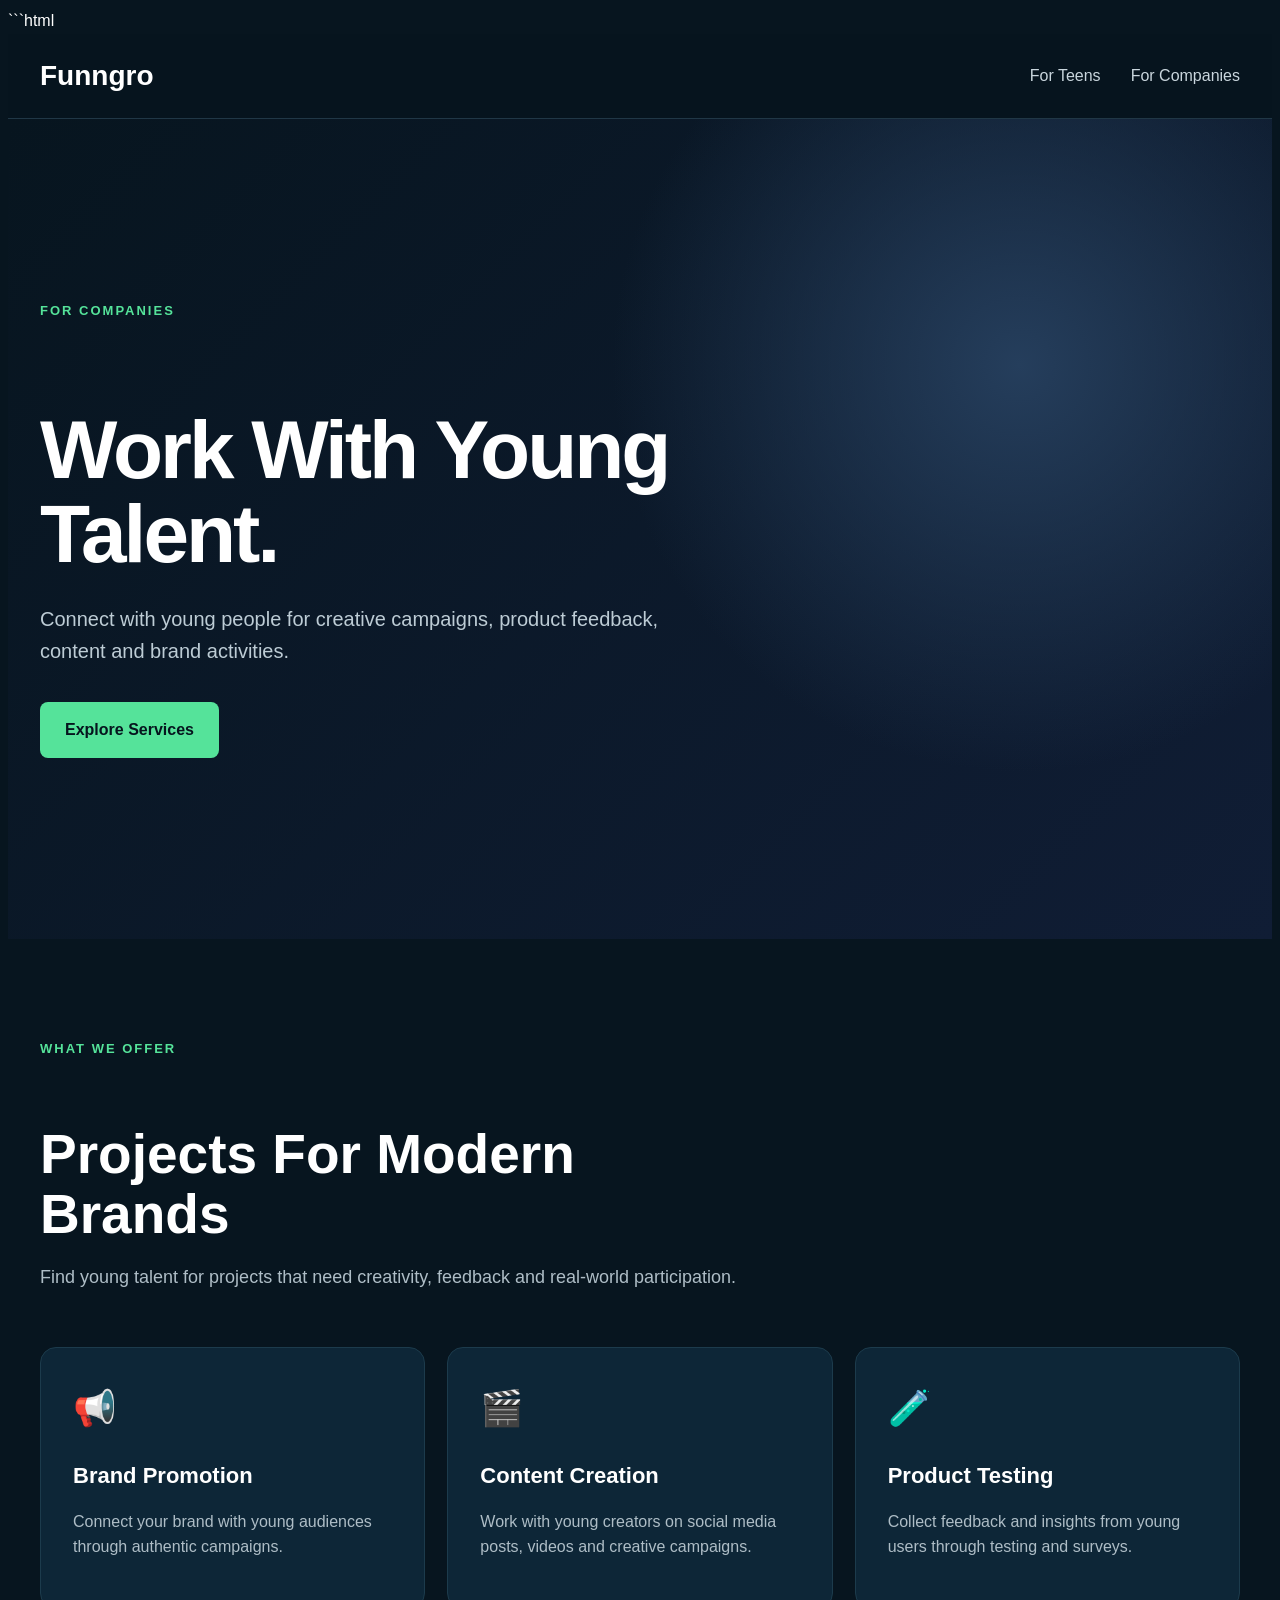
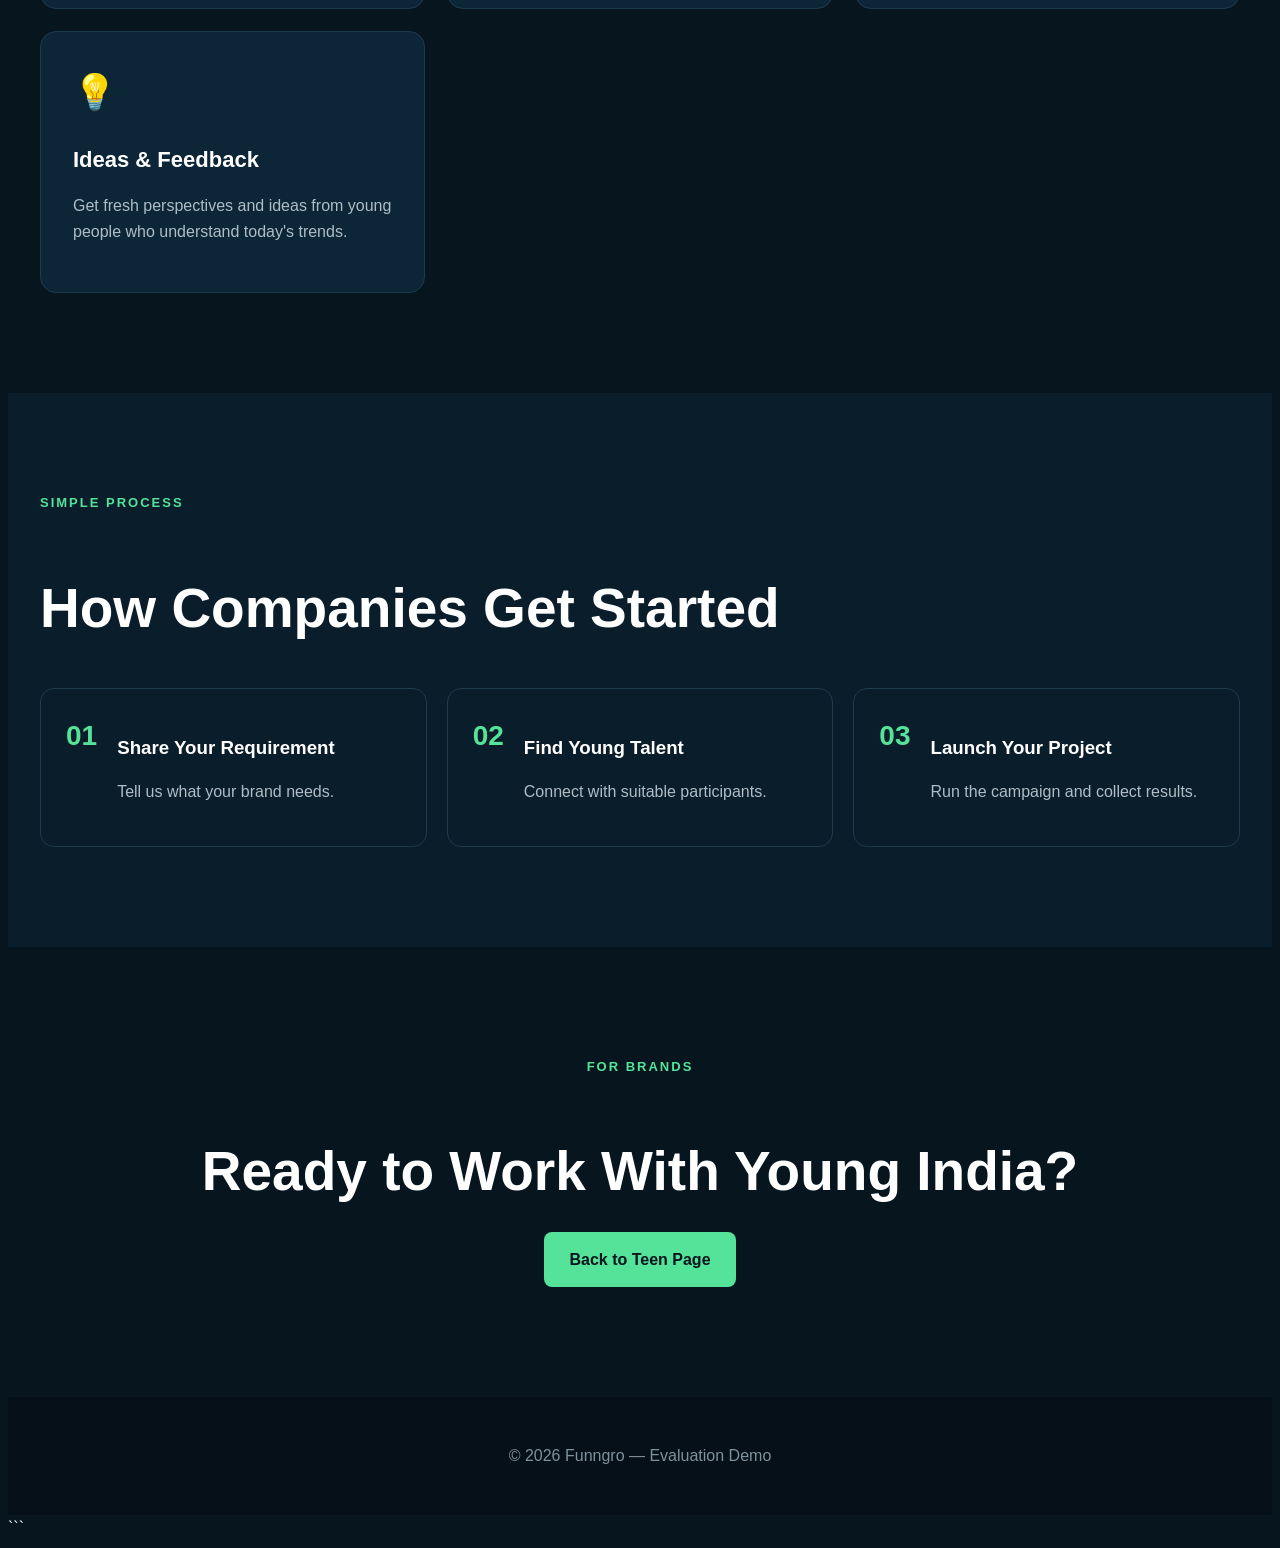
==== company.html @ 21f490b9 "Add files via upload" ====
```html
<!DOCTYPE html>
<html lang="en">
<head>
    <meta charset="UTF-8">
    <meta name="viewport" content="width=device-width, initial-scale=1.0">

    <title>Funngro for Companies | Connect With Young Talent</title>

    <meta name="description"
        content="Connect with young talent for brand promotion, content, surveys, testing and creative projects.">

    <link rel="stylesheet" href="style.css">
</head>

<body>

<header>
    <nav class="navbar">
        <a class="logo" href="index.html">Funngro</a>

        <div class="nav-links">
            <a href="index.html">For Teens</a>
            <a href="company.html">For Companies</a>
        </div>
    </nav>
</header>

<main>

<section class="hero company-hero">
    <div class="hero-content">
        <span class="eyebrow">FOR COMPANIES</span>

        <h1>Work With Young Talent.</h1>

        <p>
            Connect with young people for creative campaigns,
            product feedback, content and brand activities.
        </p>

        <a class="button" href="#services">Explore Services</a>
    </div>
</section>

<section class="section" id="services">

    <div class="section-heading">
        <span class="eyebrow">WHAT WE OFFER</span>
        <h2>Projects For Modern Brands</h2>
        <p>
            Find young talent for projects that need creativity,
            feedback and real-world participation.
        </p>
    </div>

    <div class="cards">

        <article class="card">
            <div class="icon">📢</div>
            <h3>Brand Promotion</h3>
            <p>
                Connect your brand with young audiences
                through authentic campaigns.
            </p>
        </article>

        <article class="card">
            <div class="icon">🎬</div>
            <h3>Content Creation</h3>
            <p>
                Work with young creators on social media
                posts, videos and creative campaigns.
            </p>
        </article>

        <article class="card">
            <div class="icon">🧪</div>
            <h3>Product Testing</h3>
            <p>
                Collect feedback and insights from young
                users through testing and surveys.
            </p>
        </article>

        <article class="card">
            <div class="icon">💡</div>
            <h3>Ideas & Feedback</h3>
            <p>
                Get fresh perspectives and ideas from
                young people who understand today's trends.
            </p>
        </article>

    </div>
</section>

<section class="process-section">

    <div class="section-heading">
        <span class="eyebrow">SIMPLE PROCESS</span>
        <h2>How Companies Get Started</h2>
    </div>

    <div class="steps">

        <div class="step">
            <span>01</span>
            <div>
                <h3>Share Your Requirement</h3>
                <p>Tell us what your brand needs.</p>
            </div>
        </div>

        <div class="step">
            <span>02</span>
            <div>
                <h3>Find Young Talent</h3>
                <p>Connect with suitable participants.</p>
            </div>
        </div>

        <div class="step">
            <span>03</span>
            <div>
                <h3>Launch Your Project</h3>
                <p>Run the campaign and collect results.</p>
            </div>
        </div>

    </div>

</section>

<section class="cta">
    <span class="eyebrow">FOR BRANDS</span>
    <h2>Ready to Work With Young India?</h2>
    <a class="button" href="index.html">Back to Teen Page</a>
</section>

</main>

<footer>
    <p>© 2026 Funngro — Evaluation Demo</p>
</footer>

</body>
</html>
```
---- style.css ----
```css
* {
    margin: 0;
    padding: 0;
    box-sizing: border-box;
}

html {
    scroll-behavior: smooth;
}

body {
    font-family: Arial, Helvetica, sans-serif;
    background: #07151f;
    color: #ffffff;
    line-height: 1.6;
}

a {
    text-decoration: none;
    color: inherit;
}

/* NAVBAR */

header {
    position: sticky;
    top: 0;
    z-index: 100;
    background: rgba(7, 21, 31, 0.95);
    border-bottom: 1px solid #203746;
}

.navbar {
    max-width: 1200px;
    margin: auto;
    padding: 20px 25px;

    display: flex;
    justify-content: space-between;
    align-items: center;
}

.logo {
    font-size: 28px;
    font-weight: 800;
}

.nav-links {
    display: flex;
    gap: 30px;
}

.nav-links a {
    color: #c9d6dd;
    transition: 0.2s;
}

.nav-links a:hover {
    color: #55e39a;
}

/* HERO */

.hero {
    min-height: 620px;
    padding: 100px 25px;

    display: flex;
    align-items: center;

    background:
        radial-gradient(circle at 80% 30%, #174a47 0, transparent 35%),
        linear-gradient(135deg, #07151f, #0b2737);
}

.hero-content {
    width: 1200px;
    max-width: 100%;
    margin: auto;
}

.eyebrow {
    display: inline-block;
    margin-bottom: 18px;

    color: #55e39a;
    font-size: 13px;
    font-weight: 800;
    letter-spacing: 2px;
}

.hero h1 {
    max-width: 760px;
    font-size: clamp(48px, 7vw, 82px);
    line-height: 1.02;
    letter-spacing: -3px;
    margin-bottom: 28px;
}

.hero p {
    max-width: 650px;
    color: #bdccd5;
    font-size: 20px;
    margin-bottom: 35px;
}

.company-hero {
    background:
        radial-gradient(circle at 80% 30%, #253e5c 0, transparent 35%),
        linear-gradient(135deg, #07151f, #101d35);
}

/* BUTTON */

.button {
    display: inline-block;
    padding: 15px 25px;

    background: #55e39a;
    color: #06151e;

    border-radius: 8px;
    font-weight: 800;

    transition: transform 0.2s;
}

.button:hover {
    transform: translateY(-2px);
}

/* SECTIONS */

.section {
    max-width: 1200px;
    margin: auto;
    padding: 100px 25px;
}

.section-heading {
    max-width: 720px;
    margin-bottom: 55px;
}

.section-heading h2,
.cta h2 {
    font-size: clamp(34px, 5vw, 55px);
    line-height: 1.1;
    margin-bottom: 18px;
}

.section-heading p {
    color: #aebdc6;
    font-size: 18px;
}

/* CARDS */

.cards {
    display: grid;
    grid-template-columns: repeat(3, 1fr);
    gap: 22px;
}

.card {
    padding: 32px;

    background: #0d2637;
    border: 1px solid #1c3b4c;
    border-radius: 16px;

    transition: 0.25s;
}

.card:hover {
    transform: translateY(-5px);
    border-color: #55e39a;
}

.icon {
    font-size: 35px;
    margin-bottom: 22px;
}

.card h3 {
    font-size: 22px;
    margin-bottom: 12px;
}

.card p {
    color: #aebdc6;
}

/* PROCESS */

.process-section {
    background: #0a1d2a;
    padding: 100px 25px;
}

.process-section .section-heading {
    max-width: 1200px;
    margin: auto auto 50px;
}

.steps {
    max-width: 1200px;
    margin: auto;

    display: grid;
    grid-template-columns: repeat(3, 1fr);
    gap: 20px;
}

.step {
    display: flex;
    gap: 20px;

    padding: 25px;

    border: 1px solid #203b4b;
    border-radius: 14px;
}

.step > span {
    font-size: 28px;
    font-weight: 800;
    color: #55e39a;
}

.step h3 {
    margin-bottom: 8px;
}

.step p {
    color: #aebdc6;
}

/* CTA */

.cta {
    max-width: 900px;
    margin: auto;
    padding: 110px 25px;
    text-align: center;
}

.cta h2 {
    margin-bottom: 30px;
}

/* FOOTER */

footer {
    padding: 30px 20px;
    text-align: center;
    background: #061019;
    color: #7f919c;
}

/* MOBILE */

@media (max-width: 800px) {

    .navbar {
        flex-direction: column;
        gap: 15px;
    }

    .nav-links {
        gap: 18px;
        font-size: 14px;
    }

    .hero {
        min-height: 520px;
        padding-top: 70px;
    }

    .hero h1 {
        letter-spacing: -2px;
    }

    .cards {
        grid-template-columns: 1fr;
    }

    .steps {
        grid-template-columns: 1fr;
    }

    .section,
    .process-section {
        padding-top: 70px;
        padding-bottom: 70px;
    }
}
```
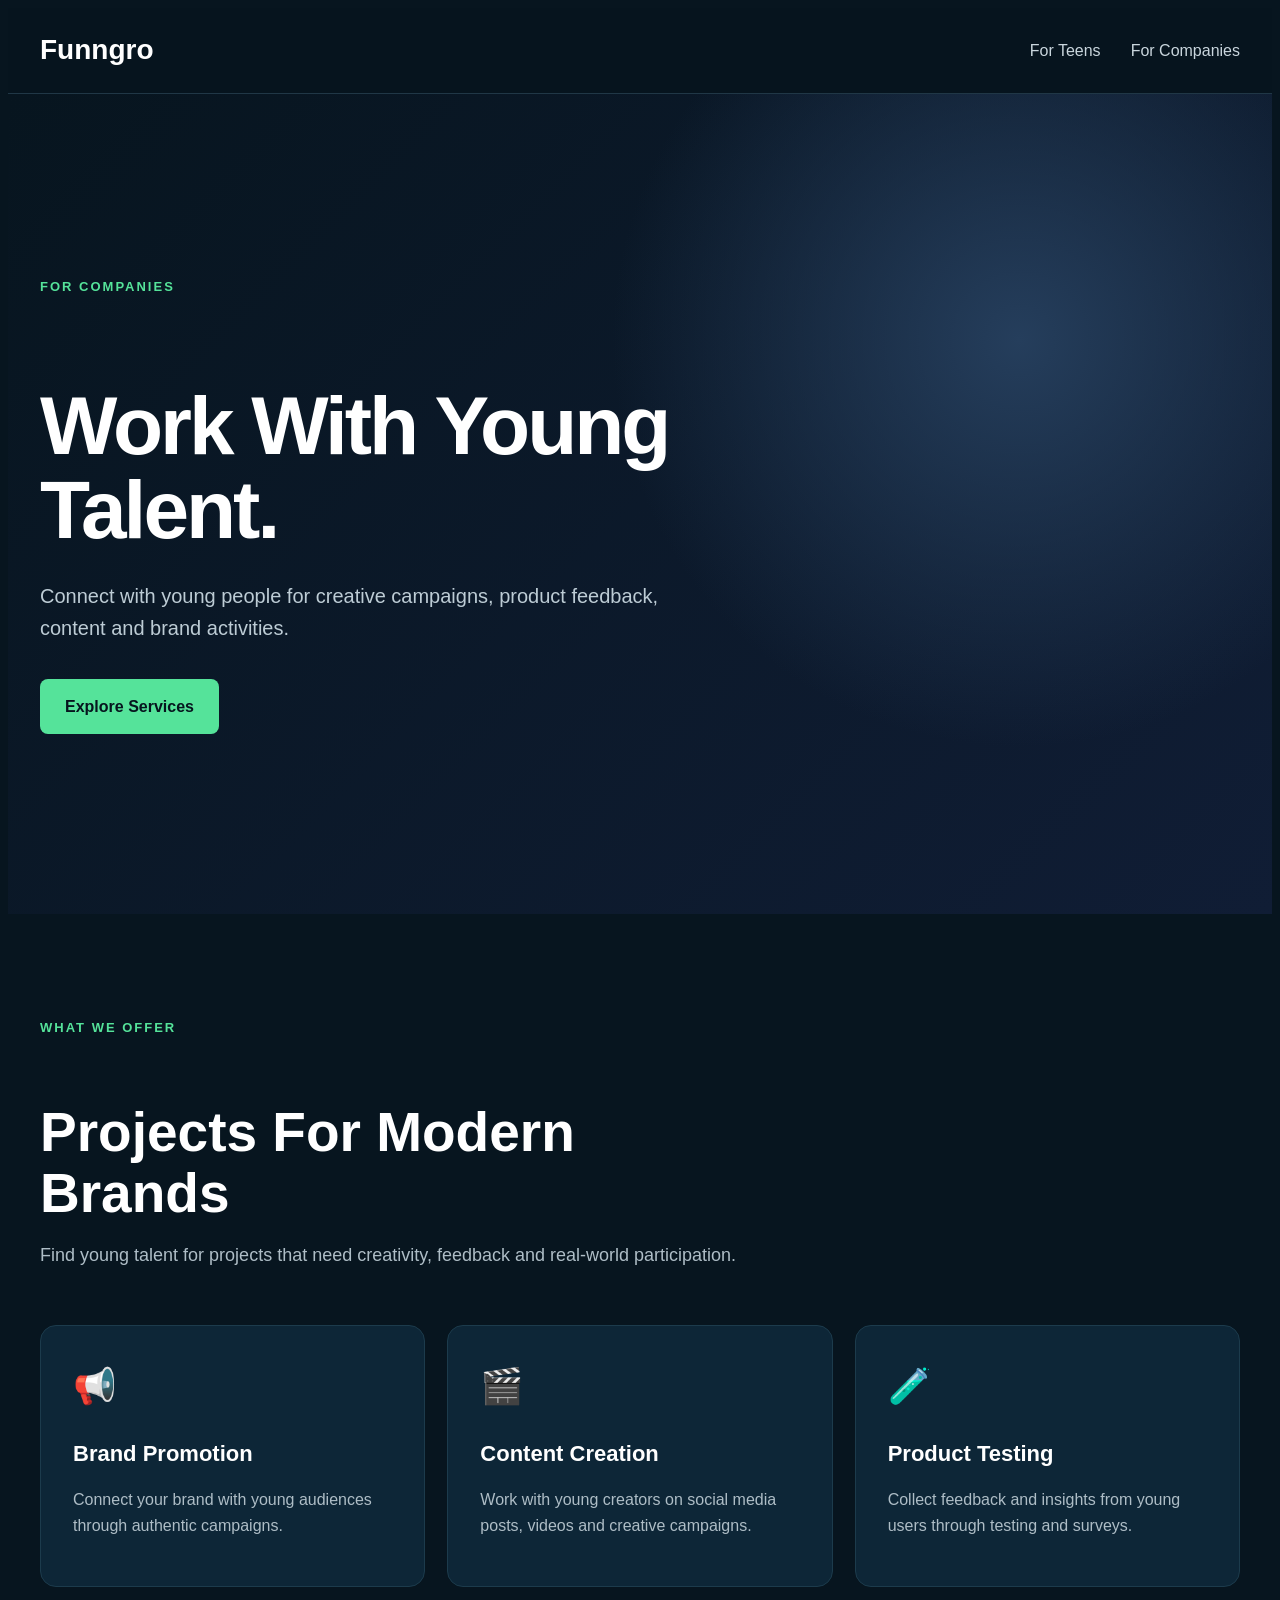
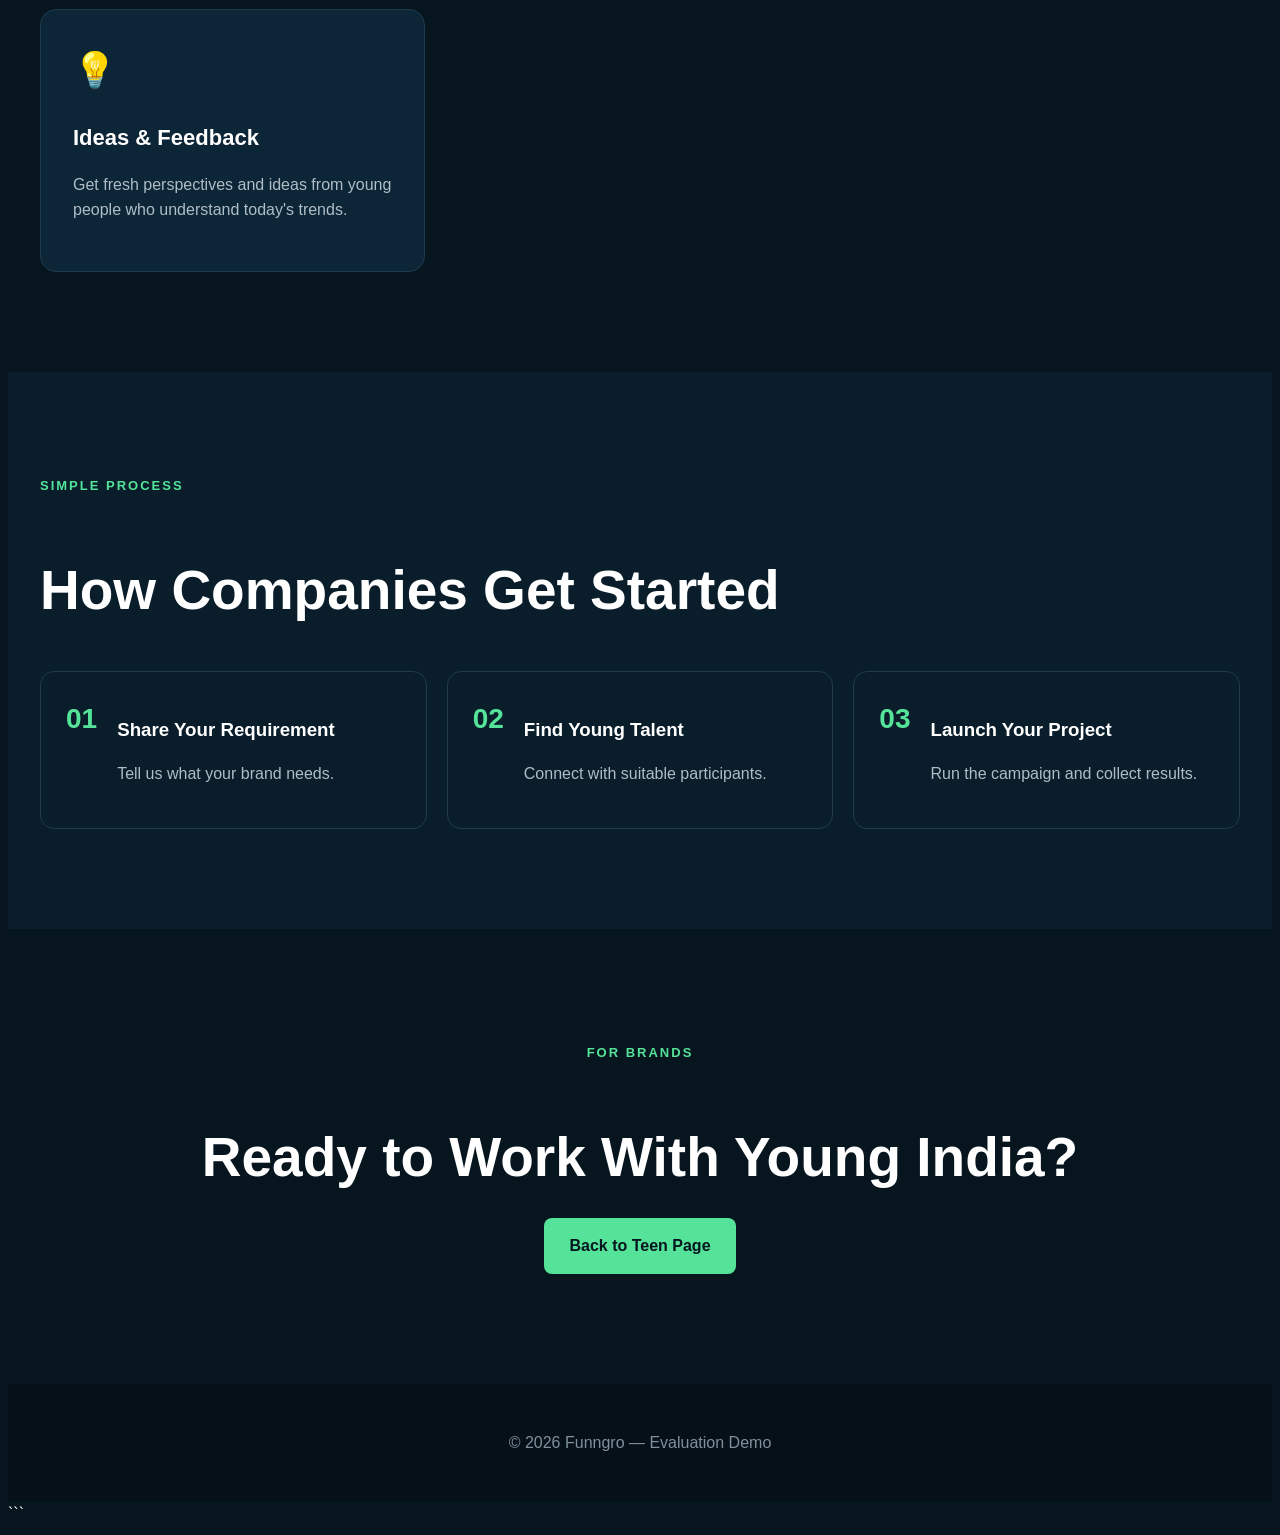
==== commit 21250848: "Update company.html" ====
--- a/company.html
+++ b/company.html
@@ -1,4 +1,3 @@
-```html
 <!DOCTYPE html>
 <html lang="en">
 <head>
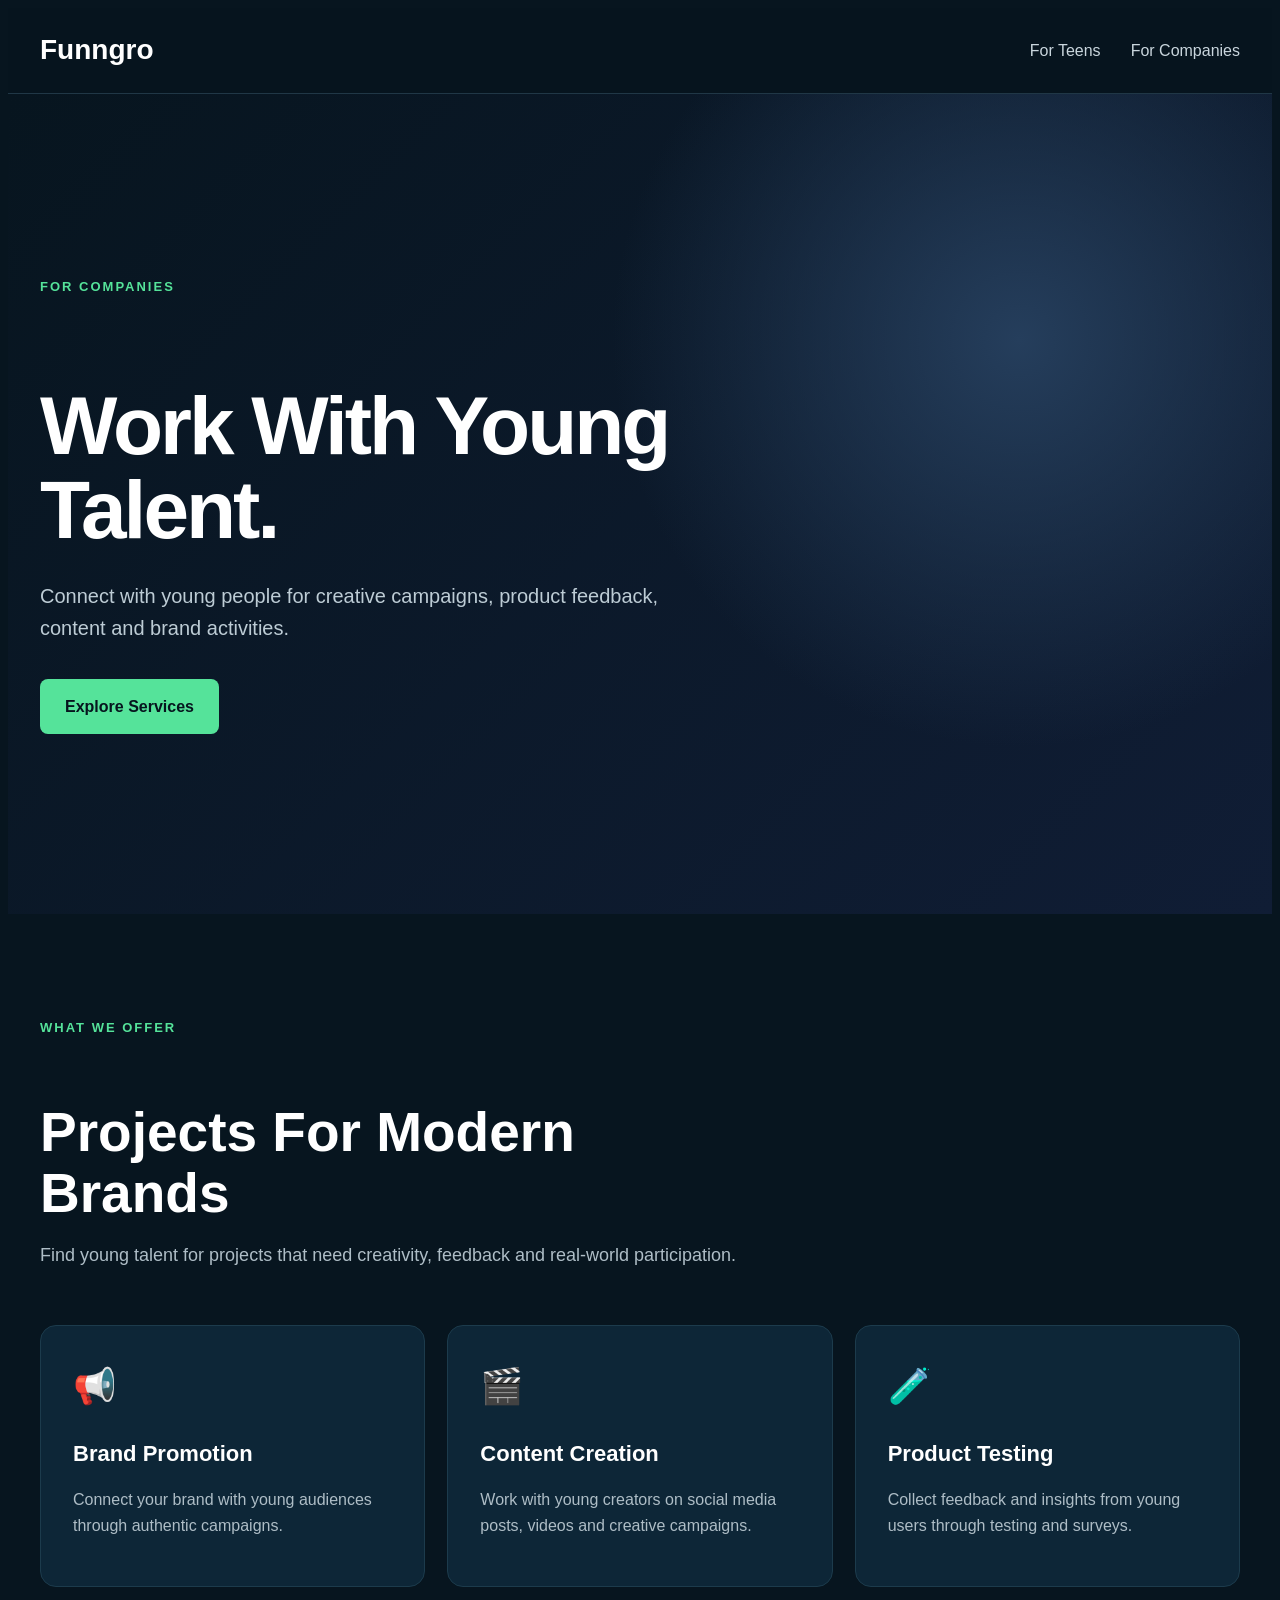
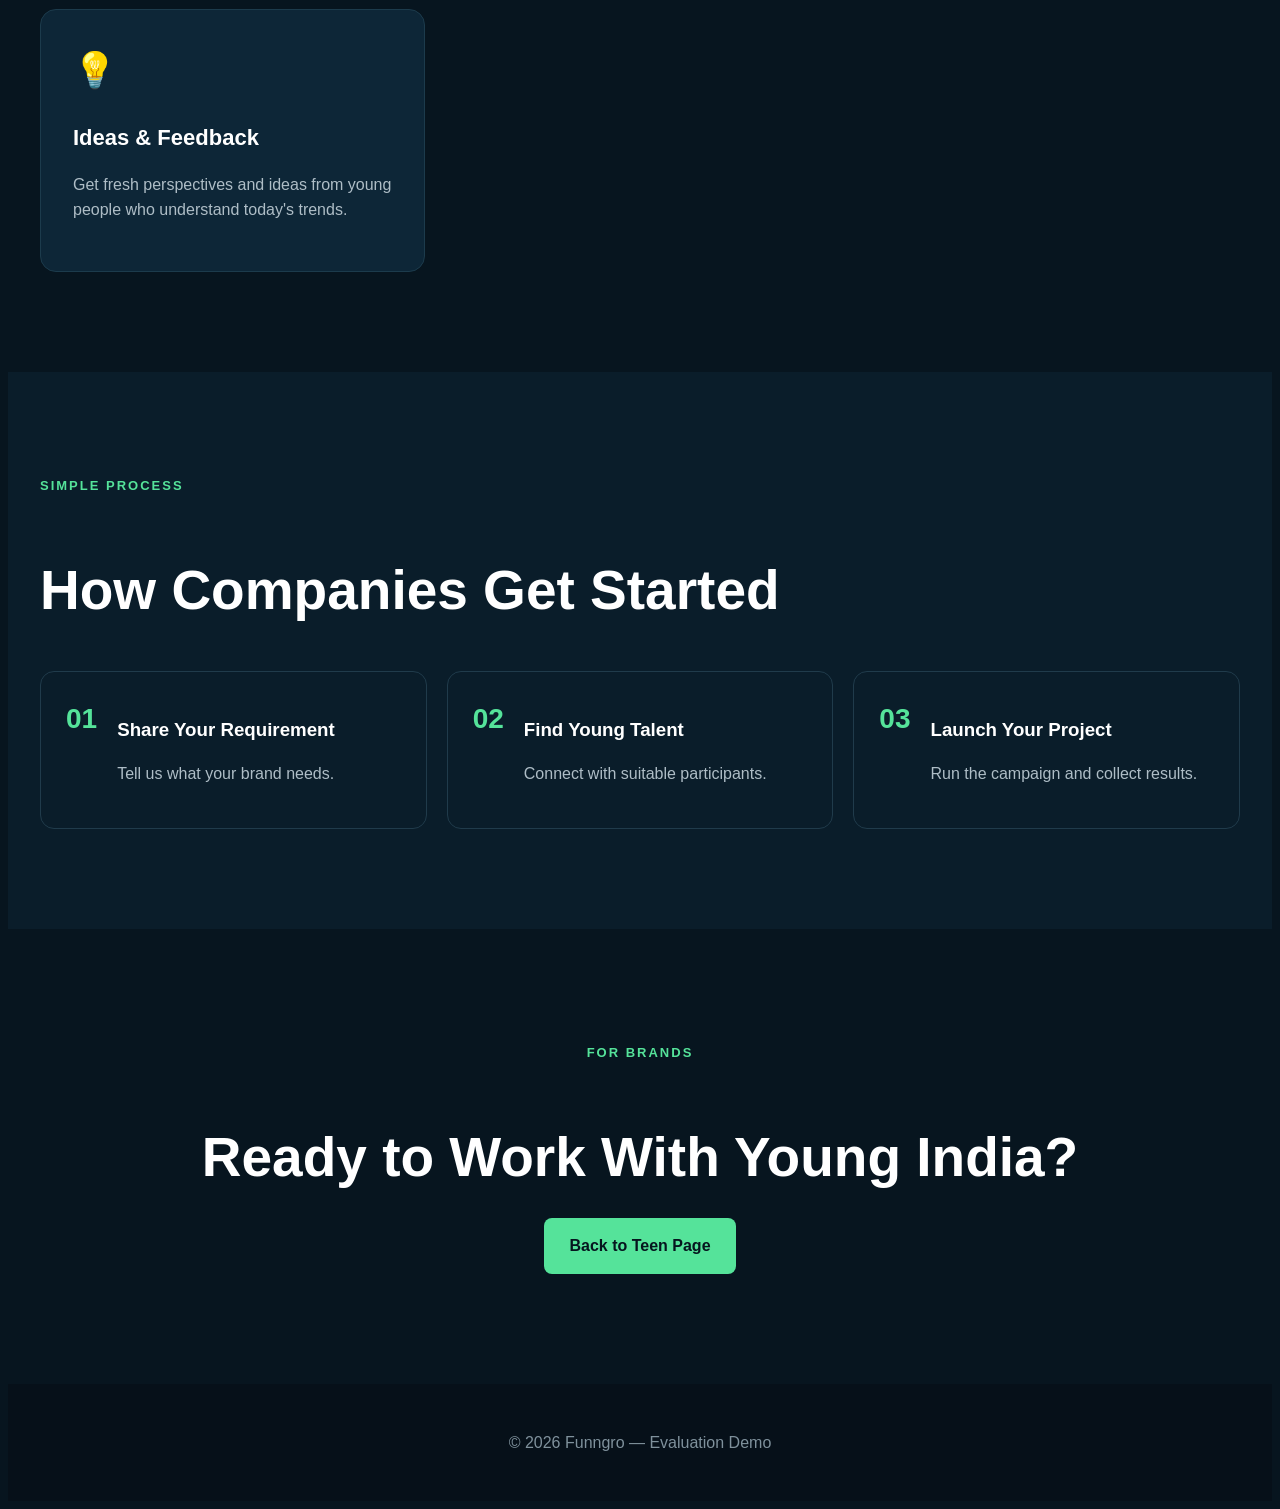
==== commit 2addce73: "Update company.html" ====
--- a/company.html
+++ b/company.html
@@ -145,4 +145,3 @@
 
 </body>
 </html>
-```
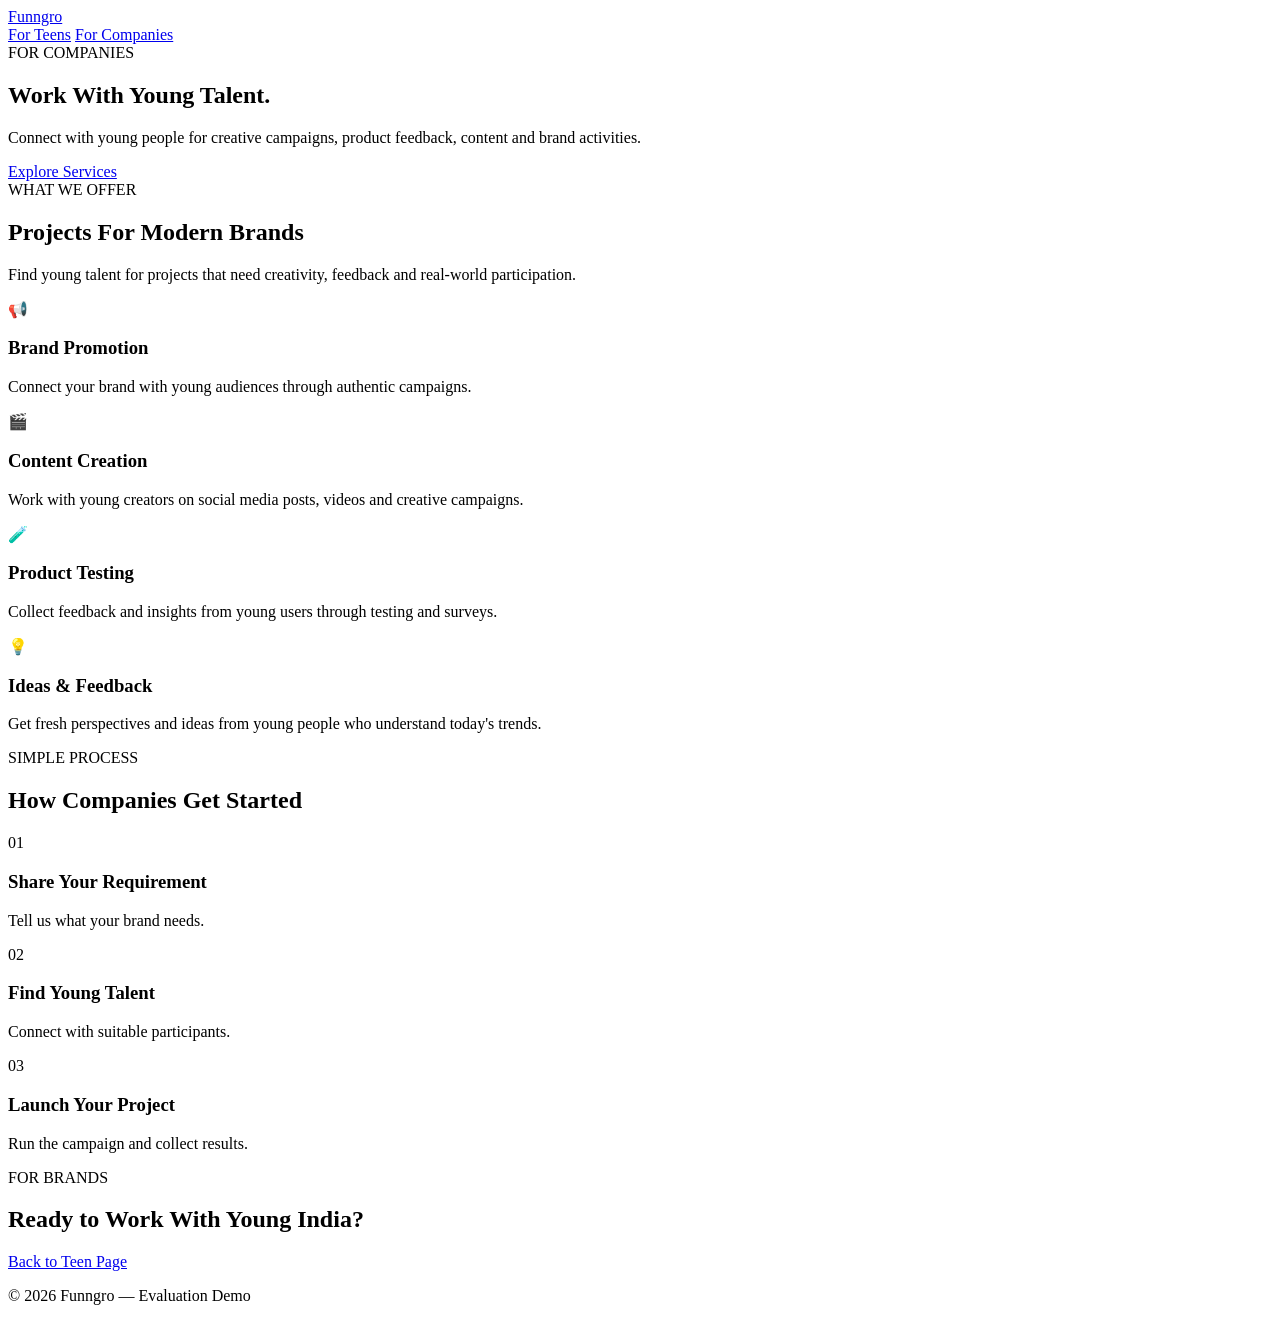
==== commit a1ad446c: "Update company.html" ====
--- a/company.html
+++ b/company.html
@@ -1,17 +1,19 @@
 <!DOCTYPE html>
 <html lang="en">
 <head>
-    <meta charset="UTF-8">
-    <meta name="viewport" content="width=device-width, initial-scale=1.0">
-
     <title>Funngro for Companies | Connect With Young Talent</title>
 
     <meta name="description"
-        content="Connect with young talent for brand promotion, content, surveys, testing and creative projects.">
+          content="Connect with young talent through Funngro. Discover opportunities for brand promotion, content creation, product testing and valuable feedback.">
 
-    <link rel="stylesheet" href="style.css">
-</head>
+    <meta name="keywords"
+          content="Funngro for companies, young talent, brand promotion, content creation, product testing">
 
+    <meta name="robots" content="index, follow">
+
+    <meta name="viewport" content="width=device-width, initial-scale=1.0">
+<head>
+    
 <body>
 
 <header>
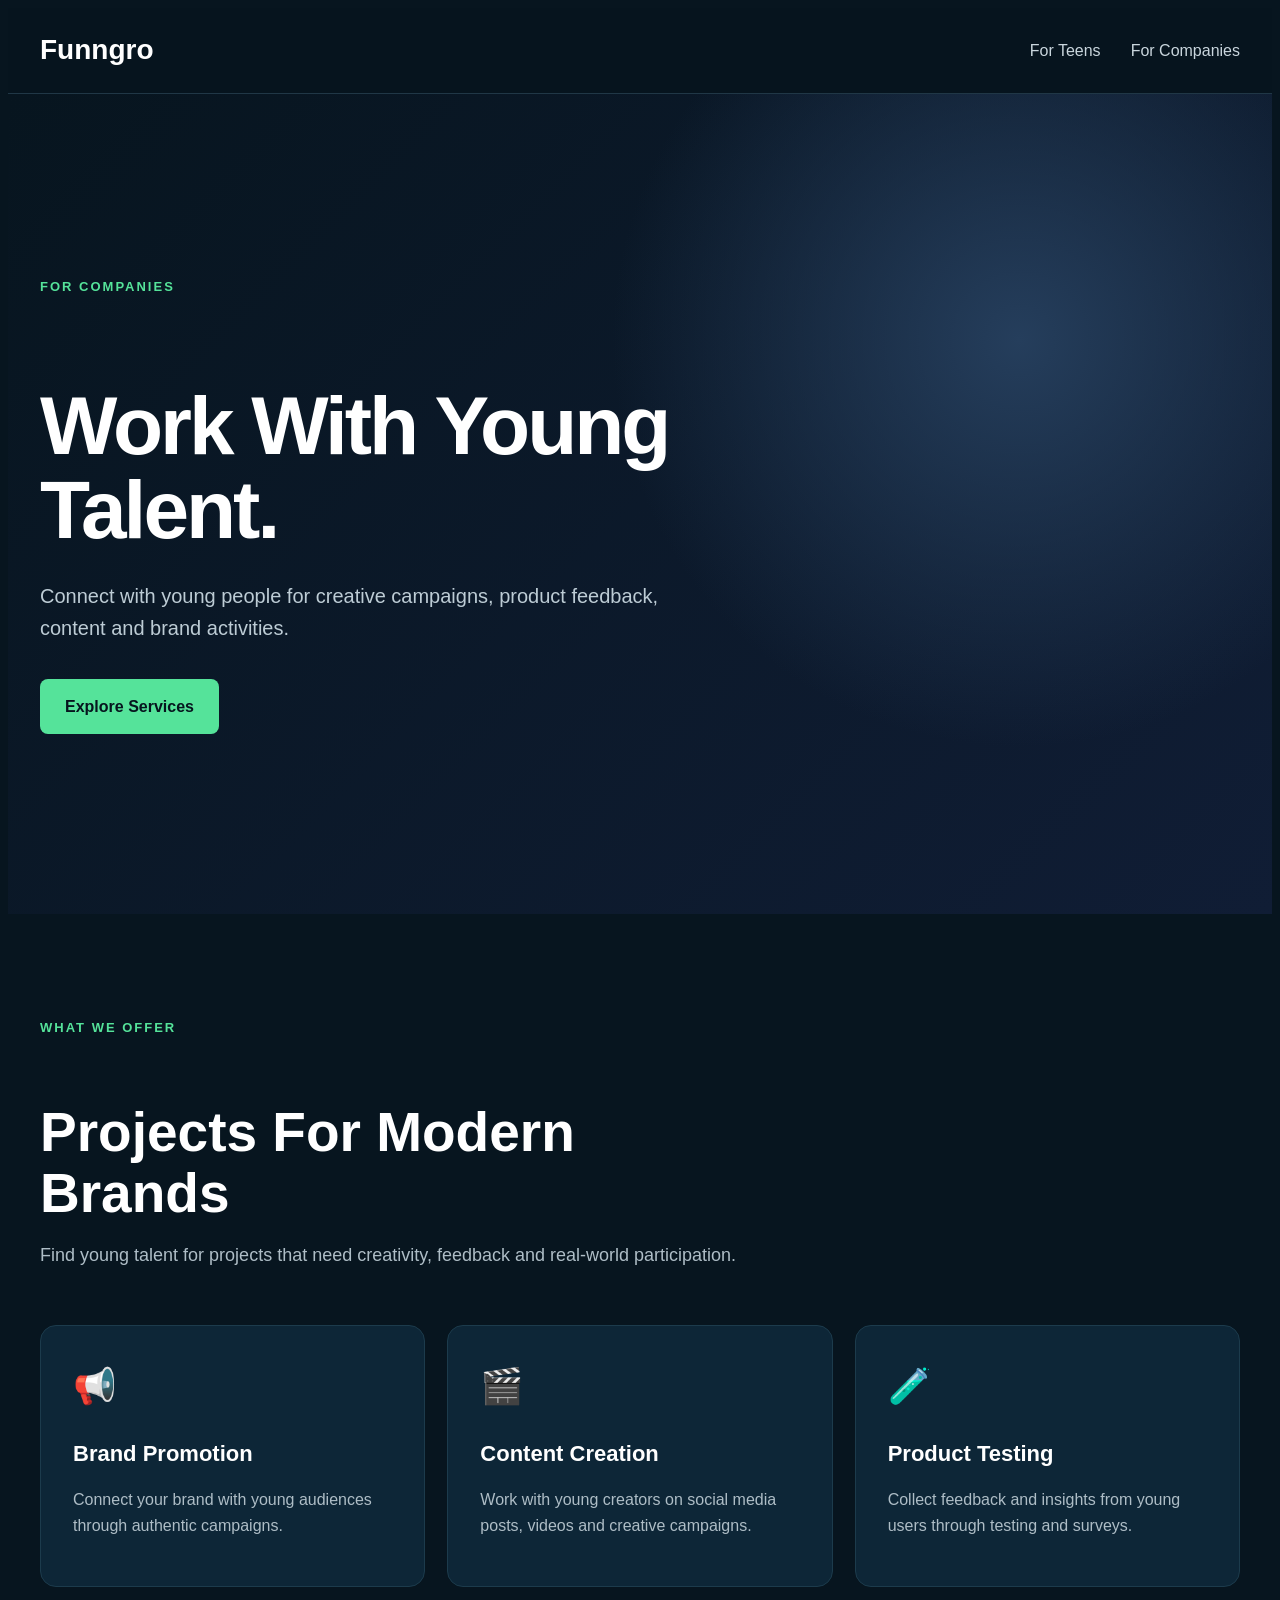
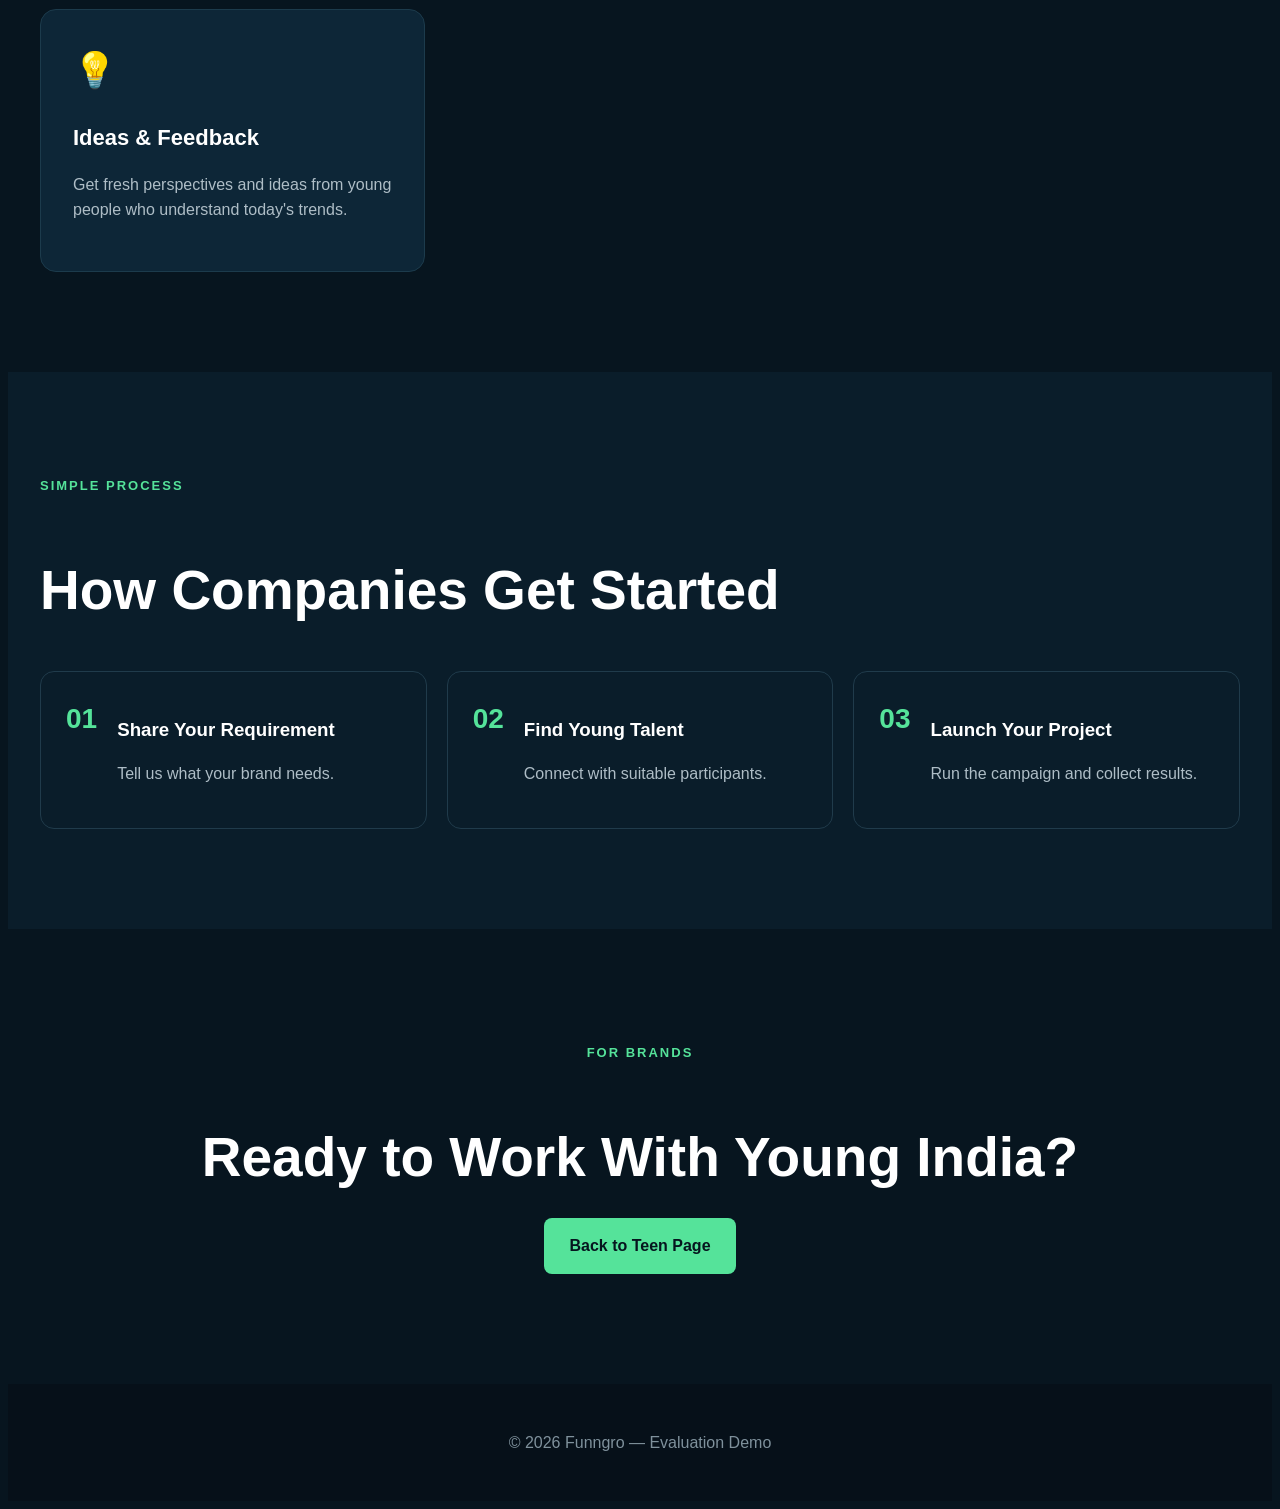
==== commit 7eedb6d0: "Update company.html" ====
--- a/company.html
+++ b/company.html
@@ -12,7 +12,9 @@
     <meta name="robots" content="index, follow">
 
     <meta name="viewport" content="width=device-width, initial-scale=1.0">
-<head>
+
+    <link rel="stylesheet" href="style.css">
+</head>
     
 <body>
 
--- a/style.css
+++ b/style.css
@@ -0,0 +1,299 @@
+```css
+* {
+    margin: 0;
+    padding: 0;
+    box-sizing: border-box;
+}
+
+html {
+    scroll-behavior: smooth;
+}
+
+body {
+    font-family: Arial, Helvetica, sans-serif;
+    background: #07151f;
+    color: #ffffff;
+    line-height: 1.6;
+}
+
+a {
+    text-decoration: none;
+    color: inherit;
+}
+
+/* NAVBAR */
+
+header {
+    position: sticky;
+    top: 0;
+    z-index: 100;
+    background: rgba(7, 21, 31, 0.95);
+    border-bottom: 1px solid #203746;
+}
+
+.navbar {
+    max-width: 1200px;
+    margin: auto;
+    padding: 20px 25px;
+
+    display: flex;
+    justify-content: space-between;
+    align-items: center;
+}
+
+.logo {
+    font-size: 28px;
+    font-weight: 800;
+}
+
+.nav-links {
+    display: flex;
+    gap: 30px;
+}
+
+.nav-links a {
+    color: #c9d6dd;
+    transition: 0.2s;
+}
+
+.nav-links a:hover {
+    color: #55e39a;
+}
+
+/* HERO */
+
+.hero {
+    min-height: 620px;
+    padding: 100px 25px;
+
+    display: flex;
+    align-items: center;
+
+    background:
+        radial-gradient(circle at 80% 30%, #174a47 0, transparent 35%),
+        linear-gradient(135deg, #07151f, #0b2737);
+}
+
+.hero-content {
+    width: 1200px;
+    max-width: 100%;
+    margin: auto;
+}
+
+.eyebrow {
+    display: inline-block;
+    margin-bottom: 18px;
+
+    color: #55e39a;
+    font-size: 13px;
+    font-weight: 800;
+    letter-spacing: 2px;
+}
+
+.hero h1 {
+    max-width: 760px;
+    font-size: clamp(48px, 7vw, 82px);
+    line-height: 1.02;
+    letter-spacing: -3px;
+    margin-bottom: 28px;
+}
+
+.hero p {
+    max-width: 650px;
+    color: #bdccd5;
+    font-size: 20px;
+    margin-bottom: 35px;
+}
+
+.company-hero {
+    background:
+        radial-gradient(circle at 80% 30%, #253e5c 0, transparent 35%),
+        linear-gradient(135deg, #07151f, #101d35);
+}
+
+/* BUTTON */
+
+.button {
+    display: inline-block;
+    padding: 15px 25px;
+
+    background: #55e39a;
+    color: #06151e;
+
+    border-radius: 8px;
+    font-weight: 800;
+
+    transition: transform 0.2s;
+}
+
+.button:hover {
+    transform: translateY(-2px);
+}
+
+/* SECTIONS */
+
+.section {
+    max-width: 1200px;
+    margin: auto;
+    padding: 100px 25px;
+}
+
+.section-heading {
+    max-width: 720px;
+    margin-bottom: 55px;
+}
+
+.section-heading h2,
+.cta h2 {
+    font-size: clamp(34px, 5vw, 55px);
+    line-height: 1.1;
+    margin-bottom: 18px;
+}
+
+.section-heading p {
+    color: #aebdc6;
+    font-size: 18px;
+}
+
+/* CARDS */
+
+.cards {
+    display: grid;
+    grid-template-columns: repeat(3, 1fr);
+    gap: 22px;
+}
+
+.card {
+    padding: 32px;
+
+    background: #0d2637;
+    border: 1px solid #1c3b4c;
+    border-radius: 16px;
+
+    transition: 0.25s;
+}
+
+.card:hover {
+    transform: translateY(-5px);
+    border-color: #55e39a;
+}
+
+.icon {
+    font-size: 35px;
+    margin-bottom: 22px;
+}
+
+.card h3 {
+    font-size: 22px;
+    margin-bottom: 12px;
+}
+
+.card p {
+    color: #aebdc6;
+}
+
+/* PROCESS */
+
+.process-section {
+    background: #0a1d2a;
+    padding: 100px 25px;
+}
+
+.process-section .section-heading {
+    max-width: 1200px;
+    margin: auto auto 50px;
+}
+
+.steps {
+    max-width: 1200px;
+    margin: auto;
+
+    display: grid;
+    grid-template-columns: repeat(3, 1fr);
+    gap: 20px;
+}
+
+.step {
+    display: flex;
+    gap: 20px;
+
+    padding: 25px;
+
+    border: 1px solid #203b4b;
+    border-radius: 14px;
+}
+
+.step > span {
+    font-size: 28px;
+    font-weight: 800;
+    color: #55e39a;
+}
+
+.step h3 {
+    margin-bottom: 8px;
+}
+
+.step p {
+    color: #aebdc6;
+}
+
+/* CTA */
+
+.cta {
+    max-width: 900px;
+    margin: auto;
+    padding: 110px 25px;
+    text-align: center;
+}
+
+.cta h2 {
+    margin-bottom: 30px;
+}
+
+/* FOOTER */
+
+footer {
+    padding: 30px 20px;
+    text-align: center;
+    background: #061019;
+    color: #7f919c;
+}
+
+/* MOBILE */
+
+@media (max-width: 800px) {
+
+    .navbar {
+        flex-direction: column;
+        gap: 15px;
+    }
+
+    .nav-links {
+        gap: 18px;
+        font-size: 14px;
+    }
+
+    .hero {
+        min-height: 520px;
+        padding-top: 70px;
+    }
+
+    .hero h1 {
+        letter-spacing: -2px;
+    }
+
+    .cards {
+        grid-template-columns: 1fr;
+    }
+
+    .steps {
+        grid-template-columns: 1fr;
+    }
+
+    .section,
+    .process-section {
+        padding-top: 70px;
+        padding-bottom: 70px;
+    }
+}
+```
